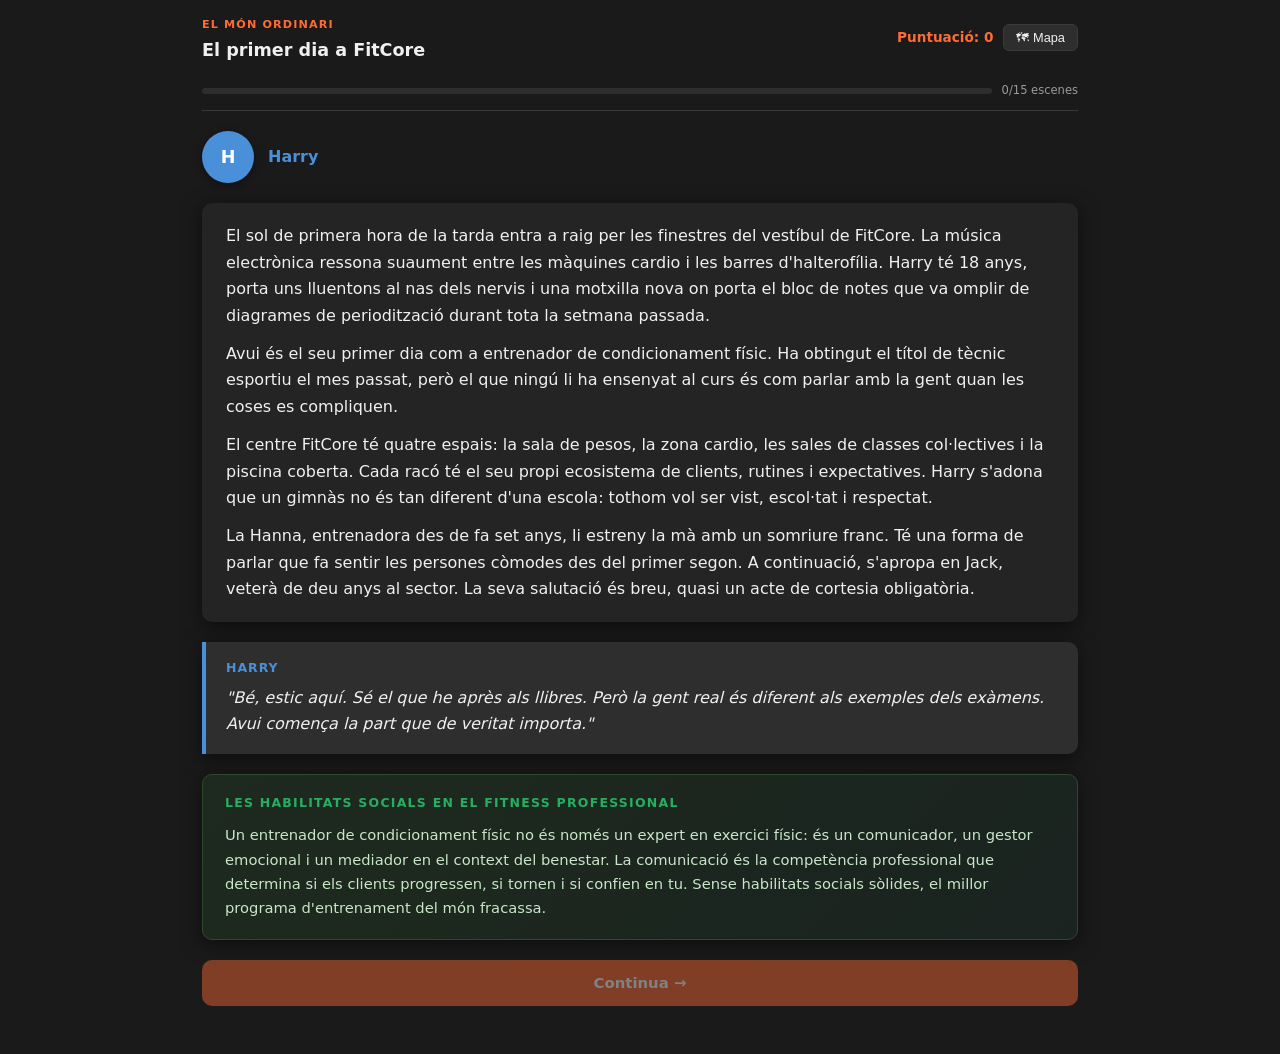
==== scorm_heroi_fitness/index.html @ 85edc84b "Afegir paquet SCORM 1.2: El Viatge de l'Heroi – Habilitats Socials FitCore Branching scenario narrat" ====
<!DOCTYPE html>
<html lang="ca">
<head>
  <meta charset="UTF-8">
  <meta name="viewport" content="width=device-width, initial-scale=1.0">
  <title>El Viatge de l'Heroi – Habilitats Socials per a Entrenadors · FitCore</title>
  <link rel="stylesheet" href="css/style.css">
</head>
<body>

<div id="app">

  <!-- ══ HEADER ══════════════════════════════════════════ -->
  <header id="header">
    <div id="header-left">
      <span id="stage-label">El Món Ordinari</span>
      <div id="scene-title">Carregant...</div>
    </div>
    <div id="header-right">
      <span id="score-display">Puntuació: 0</span>
      <button id="map-toggle-btn" aria-label="Mapa del viatge">🗺 Mapa</button>
    </div>
    <div id="progress-container" style="width:100%">
      <div id="progress-bar-track">
        <div id="progress-bar-fill"></div>
      </div>
      <span id="progress-label">0/13 escenes</span>
    </div>
  </header>

  <!-- ══ SCENE AREA ═══════════════════════════════════════ -->
  <main id="scene-area">

    <!-- Personatge -->
    <div id="character-block">
      <div id="character-avatar">H</div>
      <span id="character-name">Harry</span>
    </div>

    <!-- Narració -->
    <div id="narrative-text">
      <p>Carregant l'escena...</p>
    </div>

    <!-- Diàleg del personatge -->
    <div id="dialogue-box" style="display:none">
      <span id="dialogue-char-name"></span>
      <div id="dialogue-text"></div>
    </div>

    <!-- Bloc pedagògic -->
    <div id="pedagogic-block" style="display:none">
      <span id="pedagogic-title"></span>
      <div id="pedagogic-text"></div>
    </div>

    <!-- Interacció (decisions / checklist / ordeal / epilogue) -->
    <div id="interaction-area"></div>

  </main>
</div><!-- /#app -->

<!-- ══ FEEDBACK OVERLAY ══════════════════════════════════ -->
<div id="feedback-overlay" role="dialog" aria-modal="true" aria-label="Feedback de la decisió">
  <div id="feedback-modal">
    <div id="feedback-icon" class="feedback-icon">✓</div>
    <div id="feedback-pts">+10 punts</div>
    <div id="feedback-text"></div>
    <button id="feedback-continue" class="btn btn-primary btn-enabled">Continua →</button>
  </div>
</div>

<!-- ══ JOURNEY MAP OVERLAY ══════════════════════════════ -->
<div id="map-overlay" role="dialog" aria-modal="true" aria-label="Mapa del viatge de l'heroi">
  <div id="map-modal">
    <div id="map-modal-header">
      <span id="map-modal-title">🗺 El Viatge de l'Heroi</span>
      <button id="map-close-btn" aria-label="Tancar mapa">✕</button>
    </div>
    <div id="journey-map-content">
      <!-- Rendered by UI.updateJourneyMap -->
    </div>
  </div>
</div>

<!-- ══ SCRIPTS ═══════════════════════════════════════════ -->
<script src="js/scorm.js"></script>
<script src="js/scenario.js"></script>
<script>
  // Journey map toggle
  document.getElementById('map-toggle-btn').addEventListener('click', function () {
    document.getElementById('map-overlay').style.display = 'flex';
  });
  document.getElementById('map-close-btn').addEventListener('click', function () {
    document.getElementById('map-overlay').style.display = 'none';
  });
  document.getElementById('map-overlay').addEventListener('click', function (e) {
    if (e.target === this) this.style.display = 'none';
  });

  // Feedback overlay close on backdrop click
  document.getElementById('feedback-overlay').addEventListener('click', function (e) {
    if (e.target === this) {
      // Do not close feedback on backdrop – force button click
    }
  });

  // Keyboard: Escape closes overlays
  document.addEventListener('keydown', function (e) {
    if (e.key === 'Escape') {
      document.getElementById('map-overlay').style.display = 'none';
    }
  });

  // Boot
  window.addEventListener('DOMContentLoaded', function () {
    Engine.init();
  });
</script>
</body>
</html>
---- scorm_heroi_fitness/css/style.css ----
/* ============================================================
   FitCore – El Viatge de l'Heroi · SCORM 1.2
   Paleta: negre / gris antracita / taronja #FF6B35 / blanc
   ============================================================ */

*, *::before, *::after { box-sizing: border-box; margin: 0; padding: 0; }

:root {
  --bg:        #1A1A1A;
  --surface:   #242424;
  --surface2:  #2E2E2E;
  --border:    #3A3A3A;
  --orange:    #FF6B35;
  --orange-dk: #D4521A;
  --white:     #F0F0F0;
  --muted:     #9A9A9A;
  --harry:     #4A90D9;
  --hanna:     #27AE60;
  --jack:      #C0392B;
  --good:      #27AE60;
  --ok:        #E67E22;
  --bad:       #C0392B;
  --radius:    10px;
  --shadow:    0 4px 20px rgba(0,0,0,0.5);
}

html, body {
  height: 100%;
  background: var(--bg);
  color: var(--white);
  font-family: system-ui, -apple-system, BlinkMacSystemFont, 'Segoe UI', sans-serif;
  font-size: 16px;
  line-height: 1.65;
}

/* ── LAYOUT ─────────────────────────────────────────── */

#app {
  display: flex;
  flex-direction: column;
  min-height: 100vh;
  max-width: 900px;
  margin: 0 auto;
  padding: 0 12px 48px;
}

/* ── HEADER ─────────────────────────────────────────── */

#header {
  position: sticky;
  top: 0;
  z-index: 100;
  background: var(--bg);
  border-bottom: 1px solid var(--border);
  padding: 10px 0 8px;
  display: flex;
  flex-wrap: wrap;
  align-items: center;
  gap: 10px;
}

#header-left {
  flex: 1;
  min-width: 0;
}

#stage-label {
  font-size: 0.7rem;
  text-transform: uppercase;
  letter-spacing: 0.1em;
  color: var(--orange);
  font-weight: 700;
}

#scene-title {
  font-size: 1.1rem;
  font-weight: 700;
  color: var(--white);
  white-space: nowrap;
  overflow: hidden;
  text-overflow: ellipsis;
}

#header-right {
  display: flex;
  align-items: center;
  gap: 10px;
  flex-shrink: 0;
}

#score-display {
  font-size: 0.85rem;
  font-weight: 700;
  color: var(--orange);
  white-space: nowrap;
}

#map-toggle-btn {
  background: var(--surface2);
  border: 1px solid var(--border);
  color: var(--white);
  padding: 5px 12px;
  border-radius: 6px;
  cursor: pointer;
  font-size: 0.8rem;
  transition: background 0.2s;
}
#map-toggle-btn:hover { background: var(--surface); }

/* ── PROGRESS BAR ───────────────────────────────────── */

#progress-container {
  padding: 6px 0 2px;
  display: flex;
  align-items: center;
  gap: 10px;
}

#progress-bar-track {
  flex: 1;
  height: 6px;
  background: var(--surface2);
  border-radius: 3px;
  overflow: hidden;
}

#progress-bar-fill {
  height: 100%;
  background: var(--orange);
  border-radius: 3px;
  transition: width 0.5s ease;
  width: 0%;
}

#progress-label {
  font-size: 0.72rem;
  color: var(--muted);
  white-space: nowrap;
}

/* ── SCENE AREA ─────────────────────────────────────── */

#scene-area {
  margin-top: 20px;
  display: flex;
  flex-direction: column;
  gap: 20px;
}

/* ── CHARACTER BLOCK ────────────────────────────────── */

#character-block {
  display: flex;
  align-items: center;
  gap: 14px;
}

#character-avatar {
  width: 52px;
  height: 52px;
  border-radius: 50%;
  display: flex;
  align-items: center;
  justify-content: center;
  font-size: 1.1rem;
  font-weight: 800;
  color: #fff;
  flex-shrink: 0;
  box-shadow: 0 2px 8px rgba(0,0,0,0.4);
}

#character-name {
  font-weight: 700;
  font-size: 1rem;
}

/* ── NARRATIVE ──────────────────────────────────────── */

#narrative-text {
  background: var(--surface);
  border-radius: var(--radius);
  padding: 20px 24px;
  color: var(--white);
  box-shadow: var(--shadow);
}

#narrative-text p { margin-bottom: 12px; }
#narrative-text p:last-child { margin-bottom: 0; }
#narrative-text strong { color: var(--orange); }
#narrative-text ol, #narrative-text ul { padding-left: 20px; margin-bottom: 12px; }
#narrative-text li { margin-bottom: 6px; }

/* ── DIALOGUE BOX ───────────────────────────────────── */

#dialogue-box {
  background: var(--surface2);
  border-left: 4px solid var(--orange);
  border-radius: 0 var(--radius) var(--radius) 0;
  padding: 16px 20px;
  box-shadow: var(--shadow);
}

#dialogue-char-name {
  font-size: 0.78rem;
  font-weight: 700;
  text-transform: uppercase;
  letter-spacing: 0.08em;
  display: block;
  margin-bottom: 6px;
}

#dialogue-text { font-style: italic; color: var(--white); }
#dialogue-text p { margin-bottom: 0; }

/* ── PEDAGOGIC BLOCK ────────────────────────────────── */

#pedagogic-block {
  background: linear-gradient(135deg, #1E2A1E 0%, #1A2320 100%);
  border: 1px solid #2D4A2D;
  border-radius: var(--radius);
  padding: 18px 22px;
  box-shadow: var(--shadow);
}

#pedagogic-title {
  font-size: 0.78rem;
  text-transform: uppercase;
  letter-spacing: 0.1em;
  color: var(--hanna);
  font-weight: 700;
  display: block;
  margin-bottom: 10px;
}

#pedagogic-text { color: #C8E6C8; font-size: 0.92rem; }
#pedagogic-text p { margin-bottom: 10px; }
#pedagogic-text p:last-child { margin-bottom: 0; }
#pedagogic-text strong { color: #4ADE80; }
#pedagogic-text ol, #pedagogic-text ul { padding-left: 20px; margin-bottom: 10px; }
#pedagogic-text li { margin-bottom: 5px; }

/* ── INTERACTION AREA ───────────────────────────────── */

#interaction-area {
  display: flex;
  flex-direction: column;
  gap: 10px;
}

.decision-label {
  font-size: 0.82rem;
  text-transform: uppercase;
  letter-spacing: 0.08em;
  color: var(--orange);
  font-weight: 700;
  margin-bottom: 4px;
}

.ordeal-question {
  font-size: 0.95rem;
  font-weight: 600;
  color: var(--white);
  background: var(--surface2);
  padding: 12px 16px;
  border-radius: 8px;
  border-left: 3px solid var(--orange);
}

/* ── BUTTONS ────────────────────────────────────────── */

.btn {
  border: none;
  border-radius: var(--radius);
  padding: 13px 18px;
  font-size: 0.93rem;
  font-family: inherit;
  cursor: pointer;
  transition: background 0.2s, transform 0.1s, opacity 0.2s;
  text-align: left;
  line-height: 1.4;
}

.btn:active { transform: scale(0.98); }

.btn-primary {
  background: var(--orange);
  color: #fff;
  font-weight: 700;
  text-align: center;
}
.btn-primary:hover:not(.btn-disabled) { background: var(--orange-dk); }

.btn-option {
  background: var(--surface2);
  color: var(--white);
  border: 1px solid var(--border);
}
.btn-option:hover:not(.btn-disabled) {
  background: var(--surface);
  border-color: var(--orange);
}

.btn-selected {
  border-color: var(--orange) !important;
  background: #3A2A1A !important;
}

.btn-disabled {
  opacity: 0.45;
  cursor: not-allowed;
  pointer-events: none;
}

.btn-enabled { opacity: 1; pointer-events: auto; }

.btn-finish {
  background: var(--hanna);
  color: #fff;
  font-weight: 700;
  padding: 16px 32px;
  font-size: 1rem;
  text-align: center;
  border-radius: var(--radius);
  cursor: pointer;
  border: none;
  transition: background 0.2s;
}
.btn-finish:hover { background: #1E8A4A; }

/* ── CHECKLIST ──────────────────────────────────────── */

.checklist-items {
  display: flex;
  flex-direction: column;
  gap: 8px;
}

.checklist-item {
  display: flex;
  align-items: flex-start;
  gap: 12px;
  background: var(--surface2);
  border: 1px solid var(--border);
  border-radius: 8px;
  padding: 12px 16px;
  cursor: pointer;
  transition: border-color 0.2s, background 0.2s;
  user-select: none;
}

.checklist-item:hover { border-color: var(--orange); }

.checklist-item.checked {
  background: #2A2A3E;
  border-color: var(--harry);
}

.checklist-item.cl-correct {
  background: #1A2E1A;
  border-color: var(--good);
}
.checklist-item.cl-incorrect {
  background: #2E1A1A;
  border-color: var(--bad);
}
.checklist-item.cl-missed {
  background: #2E2A1A;
  border-color: var(--ok);
}

.checkbox-icon {
  font-size: 1.2rem;
  flex-shrink: 0;
  margin-top: 1px;
}
.checkbox-text { font-size: 0.9rem; }

.checklist-feedback {
  background: var(--surface);
  border: 1px solid var(--border);
  border-radius: 8px;
  padding: 14px 18px;
  font-size: 0.85rem;
  color: var(--muted);
  line-height: 1.6;
}
.checklist-feedback strong { color: var(--white); }

/* ── INLINE FEEDBACK ────────────────────────────────── */

.feedback-inline {
  border-radius: var(--radius);
  padding: 16px 18px;
  display: flex;
  flex-wrap: wrap;
  gap: 10px;
  align-items: flex-start;
}
.feedback-inline.fb-good { background: #1A2E1A; border: 1px solid #2D4A2D; }
.feedback-inline.fb-ok   { background: #2E2A1A; border: 1px solid #4A3A1A; }
.feedback-inline.fb-bad  { background: #2E1A1A; border: 1px solid #4A2A2A; }

.fb-icon {
  font-size: 1.5rem;
  flex-shrink: 0;
  line-height: 1;
}
.fb-good .fb-icon { color: var(--good); }
.fb-ok   .fb-icon { color: var(--ok); }
.fb-bad  .fb-icon { color: var(--bad); }

.fb-pts {
  font-weight: 700;
  font-size: 0.9rem;
  flex-shrink: 0;
  align-self: center;
}
.fb-good .fb-pts { color: var(--good); }
.fb-ok   .fb-pts { color: var(--ok); }
.fb-bad  .fb-pts { color: var(--bad); }

.fb-text { width: 100%; font-size: 0.88rem; }
.fb-text p { margin-bottom: 8px; }
.fb-text p:last-child { margin-bottom: 0; }
.fb-text strong { color: var(--orange); }

/* ── FEEDBACK OVERLAY (modal) ───────────────────────── */

#feedback-overlay {
  display: none;
  position: fixed;
  inset: 0;
  background: rgba(0,0,0,0.75);
  z-index: 200;
  align-items: center;
  justify-content: center;
  padding: 20px;
}

#feedback-modal {
  background: var(--surface);
  border-radius: 14px;
  padding: 28px 28px 24px;
  max-width: 520px;
  width: 100%;
  box-shadow: 0 8px 40px rgba(0,0,0,0.7);
  display: flex;
  flex-direction: column;
  gap: 14px;
}

.feedback-icon {
  font-size: 2.5rem;
  text-align: center;
}
.feedback-icon.fb-good { color: var(--good); }
.feedback-icon.fb-ok   { color: var(--ok); }
.feedback-icon.fb-bad  { color: var(--bad); }

#feedback-pts {
  text-align: center;
  font-size: 1.2rem;
  font-weight: 800;
  color: var(--orange);
}

#feedback-text { font-size: 0.9rem; }
#feedback-text p { margin-bottom: 10px; }
#feedback-text p:last-child { margin-bottom: 0; }
#feedback-text strong { color: var(--orange); }

/* ── JOURNEY MAP MODAL ──────────────────────────────── */

#map-overlay {
  display: none;
  position: fixed;
  inset: 0;
  background: rgba(0,0,0,0.8);
  z-index: 200;
  align-items: flex-start;
  justify-content: center;
  padding: 20px;
  overflow-y: auto;
}

#map-modal {
  background: var(--surface);
  border-radius: 14px;
  padding: 24px;
  max-width: 560px;
  width: 100%;
  box-shadow: 0 8px 40px rgba(0,0,0,0.7);
  margin: auto;
}

#map-modal-header {
  display: flex;
  justify-content: space-between;
  align-items: center;
  margin-bottom: 18px;
}

#map-modal-title {
  font-size: 1rem;
  font-weight: 700;
  color: var(--orange);
}

#map-close-btn {
  background: none;
  border: none;
  color: var(--muted);
  font-size: 1.3rem;
  cursor: pointer;
  padding: 4px 8px;
}
#map-close-btn:hover { color: var(--white); }

#journey-map-content {
  display: flex;
  flex-direction: column;
  gap: 10px;
}

.map-stage {
  border-left: 4px solid var(--border);
  padding: 12px 16px;
  border-radius: 0 8px 8px 0;
  display: flex;
  flex-direction: column;
  gap: 4px;
  transition: background 0.2s;
}
.map-stage.map-done    { background: #1A2A1A; }
.map-stage.map-active  { background: #2A2420; }
.map-stage.map-pending { background: var(--surface2); opacity: 0.6; }

.map-badge {
  font-size: 0.65rem;
  text-transform: uppercase;
  letter-spacing: 0.1em;
  font-weight: 700;
  color: #fff;
  padding: 2px 7px;
  border-radius: 4px;
  display: inline-block;
  width: fit-content;
}

.map-title {
  font-size: 0.9rem;
  font-weight: 600;
  color: var(--white);
}

.map-status {
  font-size: 0.75rem;
  color: var(--muted);
}
.map-done .map-status  { color: var(--good); }
.map-active .map-status { color: var(--orange); }

/* ── EPILOGUE ───────────────────────────────────────── */

.epilogue-container {
  display: flex;
  flex-direction: column;
  gap: 24px;
}

.epilogue-score-ring {
  display: flex;
  flex-direction: column;
  align-items: center;
  gap: 0;
  position: relative;
}

.score-ring-svg {
  width: 140px;
  height: 140px;
}

.score-ring-text {
  position: absolute;
  top: 50%;
  left: 50%;
  transform: translate(-50%, -50%);
  text-align: center;
}

.score-big {
  display: block;
  font-size: 2.2rem;
  font-weight: 900;
  color: var(--orange);
  line-height: 1;
}
.score-max {
  display: block;
  font-size: 0.9rem;
  color: var(--muted);
}

.epilogue-hanna {
  display: flex;
  gap: 16px;
  align-items: flex-start;
  padding: 18px;
  border-radius: var(--radius);
  border: 1px solid var(--border);
}
.epilogue-excellent { background: #1A2E1A; border-color: #2D4A2D; }
.epilogue-good      { background: #1E2A1E; border-color: #2D3E2D; }
.epilogue-ok        { background: #2A2215; border-color: #3E3020; }
.epilogue-needs-work { background: #2E1A1A; border-color: #4A2A2A; }

.epilogue-hanna-avatar {
  width: 44px;
  height: 44px;
  border-radius: 50%;
  display: flex;
  align-items: center;
  justify-content: center;
  font-size: 0.9rem;
  font-weight: 800;
  color: #fff;
  flex-shrink: 0;
}

.epilogue-hanna-msg {
  font-style: italic;
  color: var(--white);
  font-size: 0.93rem;
}

.epilogue-section-title {
  font-size: 0.8rem;
  text-transform: uppercase;
  letter-spacing: 0.1em;
  color: var(--orange);
  font-weight: 700;
  border-bottom: 1px solid var(--border);
  padding-bottom: 6px;
}

.decisions-summary {
  list-style: none;
  display: flex;
  flex-direction: column;
  gap: 8px;
}

.decisions-summary li {
  display: flex;
  align-items: flex-start;
  gap: 10px;
  padding: 10px 14px;
  border-radius: 8px;
  font-size: 0.87rem;
}
.ds-good { background: #1A2E1A; }
.ds-ok   { background: #2E2A1A; }
.ds-bad  { background: #2E1A1A; }

.ds-icon { flex-shrink: 0; font-size: 1rem; }
.ds-good .ds-icon { color: var(--good); }
.ds-ok   .ds-icon { color: var(--ok); }
.ds-bad  .ds-icon { color: var(--bad); }

.ds-pts { color: var(--muted); font-size: 0.8rem; white-space: nowrap; }

.skills-list {
  list-style: none;
  display: flex;
  flex-direction: column;
  gap: 6px;
}
.skills-list li {
  font-size: 0.88rem;
  color: var(--white);
  padding: 6px 0;
  border-bottom: 1px solid var(--border);
}
.skills-list li:last-child { border-bottom: none; }

.epilogue-buttons {
  display: flex;
  justify-content: center;
  margin-top: 8px;
}

.ordeal-done {
  background: var(--surface2);
  padding: 16px;
  border-radius: 8px;
  color: var(--muted);
}

/* ── RESPONSIVE ─────────────────────────────────────── */

@media (max-width: 600px) {
  #scene-title { font-size: 0.95rem; }
  #narrative-text { padding: 16px 18px; }
  .btn { font-size: 0.88rem; padding: 11px 14px; }
  .score-big { font-size: 1.8rem; }
  .score-ring-svg { width: 110px; height: 110px; }
}
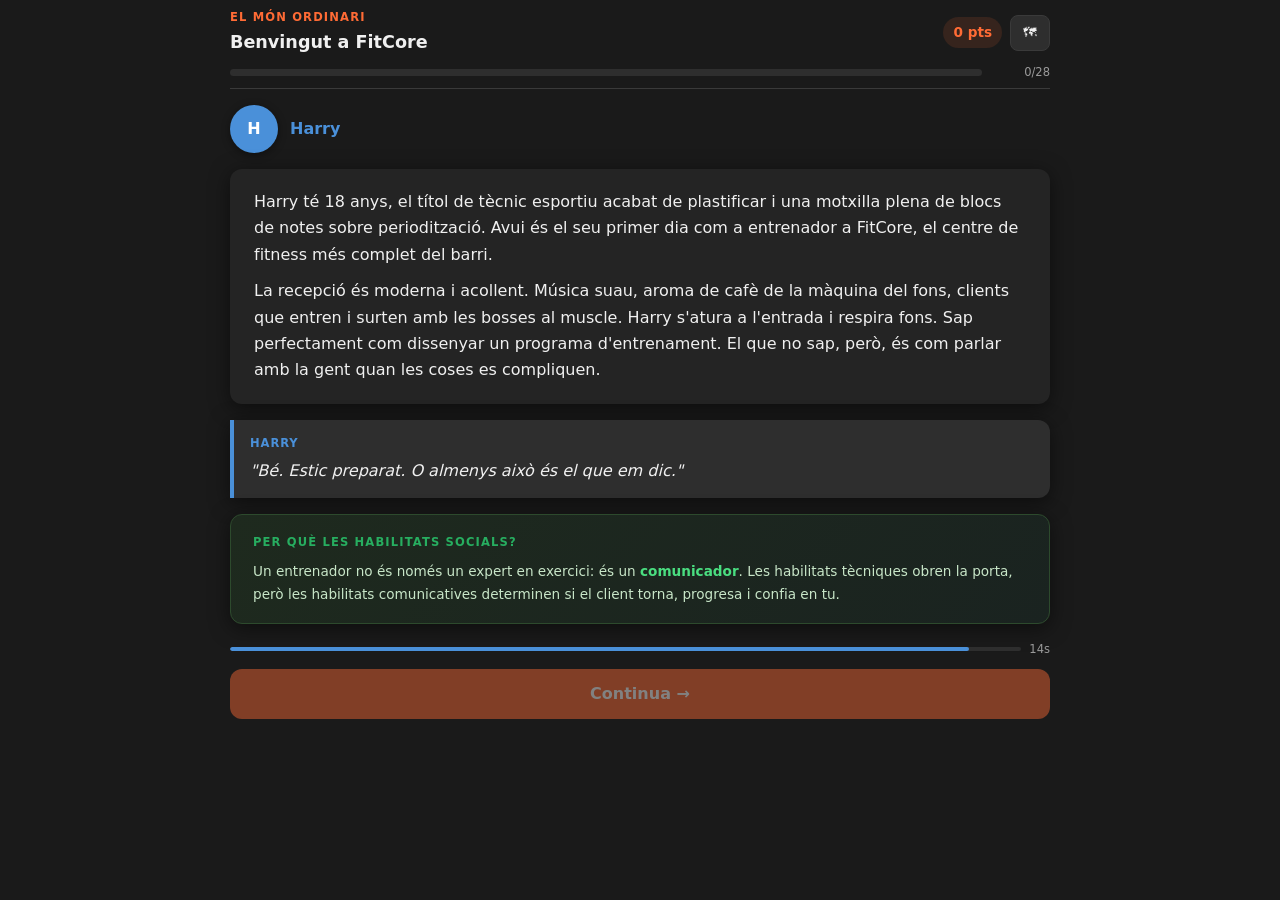
==== commit 6475bf3a: "Actualitzar SCORM v2: 30 escenes, mobile-first, fix finish button - 31 scene objects (28 camí princi" ====
--- a/scorm_heroi_fitness/index.html
+++ b/scorm_heroi_fitness/index.html
@@ -2,8 +2,9 @@
 <html lang="ca">
 <head>
   <meta charset="UTF-8">
-  <meta name="viewport" content="width=device-width, initial-scale=1.0">
-  <title>El Viatge de l'Heroi – Habilitats Socials per a Entrenadors · FitCore</title>
+  <meta name="viewport" content="width=device-width, initial-scale=1.0, viewport-fit=cover">
+  <meta name="apple-mobile-web-app-capable" content="yes">
+  <title>El Viatge de l'Heroi – Habilitats Socials · FitCore</title>
   <link rel="stylesheet" href="css/style.css">
 </head>
 <body>
@@ -12,24 +13,31 @@
 
   <!-- ══ HEADER ══════════════════════════════════════════ -->
   <header id="header">
-    <div id="header-left">
-      <span id="stage-label">El Món Ordinari</span>
-      <div id="scene-title">Carregant...</div>
+    <div id="header-row1">
+      <div id="header-left">
+        <span id="stage-label">El Món Ordinari</span>
+        <div id="scene-title">Carregant...</div>
+      </div>
+      <div id="header-right">
+        <span id="score-display">0 pts</span>
+        <button id="map-toggle-btn" aria-label="Mapa del viatge">🗺</button>
+      </div>
     </div>
-    <div id="header-right">
-      <span id="score-display">Puntuació: 0</span>
-      <button id="map-toggle-btn" aria-label="Mapa del viatge">🗺 Mapa</button>
-    </div>
-    <div id="progress-container" style="width:100%">
+    <div id="progress-container">
       <div id="progress-bar-track">
         <div id="progress-bar-fill"></div>
       </div>
-      <span id="progress-label">0/13 escenes</span>
+      <span id="progress-label">0/28</span>
     </div>
   </header>
 
   <!-- ══ SCENE AREA ═══════════════════════════════════════ -->
   <main id="scene-area">
+
+    <!-- Imatge de l'escena -->
+    <div id="scene-image-container" style="display:none">
+      <img id="scene-image" alt="" loading="eager">
+    </div>
 
     <!-- Personatge -->
     <div id="character-block">
@@ -54,14 +62,14 @@
       <div id="pedagogic-text"></div>
     </div>
 
-    <!-- Interacció (decisions / checklist / ordeal / epilogue) -->
+    <!-- Interacció -->
     <div id="interaction-area"></div>
 
   </main>
-</div><!-- /#app -->
+</div>
 
 <!-- ══ FEEDBACK OVERLAY ══════════════════════════════════ -->
-<div id="feedback-overlay" role="dialog" aria-modal="true" aria-label="Feedback de la decisió">
+<div id="feedback-overlay" role="dialog" aria-modal="true" aria-label="Resultat de la decisió">
   <div id="feedback-modal">
     <div id="feedback-icon" class="feedback-icon">✓</div>
     <div id="feedback-pts">+10 punts</div>
@@ -71,23 +79,19 @@
 </div>
 
 <!-- ══ JOURNEY MAP OVERLAY ══════════════════════════════ -->
-<div id="map-overlay" role="dialog" aria-modal="true" aria-label="Mapa del viatge de l'heroi">
+<div id="map-overlay" role="dialog" aria-modal="true" aria-label="Mapa del viatge">
   <div id="map-modal">
     <div id="map-modal-header">
       <span id="map-modal-title">🗺 El Viatge de l'Heroi</span>
-      <button id="map-close-btn" aria-label="Tancar mapa">✕</button>
+      <button id="map-close-btn" aria-label="Tancar">✕ Tancar</button>
     </div>
-    <div id="journey-map-content">
-      <!-- Rendered by UI.updateJourneyMap -->
-    </div>
+    <div id="journey-map-content"></div>
   </div>
 </div>
 
-<!-- ══ SCRIPTS ═══════════════════════════════════════════ -->
 <script src="js/scorm.js"></script>
 <script src="js/scenario.js"></script>
 <script>
-  // Journey map toggle
   document.getElementById('map-toggle-btn').addEventListener('click', function () {
     document.getElementById('map-overlay').style.display = 'flex';
   });
@@ -97,22 +101,12 @@
   document.getElementById('map-overlay').addEventListener('click', function (e) {
     if (e.target === this) this.style.display = 'none';
   });
-
-  // Feedback overlay close on backdrop click
-  document.getElementById('feedback-overlay').addEventListener('click', function (e) {
-    if (e.target === this) {
-      // Do not close feedback on backdrop – force button click
-    }
-  });
-
-  // Keyboard: Escape closes overlays
   document.addEventListener('keydown', function (e) {
     if (e.key === 'Escape') {
       document.getElementById('map-overlay').style.display = 'none';
+      document.getElementById('feedback-overlay').style.display = 'none';
     }
   });
-
-  // Boot
   window.addEventListener('DOMContentLoaded', function () {
     Engine.init();
   });
--- a/scorm_heroi_fitness/css/style.css
+++ b/scorm_heroi_fitness/css/style.css
@@ -1,6 +1,6 @@
 /* ============================================================
-   FitCore – El Viatge de l'Heroi · SCORM 1.2
-   Paleta: negre / gris antracita / taronja #FF6B35 / blanc
+   FitCore – El Viatge de l'Heroi · SCORM 1.2 v2
+   Mobile-first · Paleta: #1A1A1A / #FF6B35 / blanc
    ============================================================ */
 
 *, *::before, *::after { box-sizing: border-box; margin: 0; padding: 0; }
@@ -9,6 +9,7 @@
   --bg:        #1A1A1A;
   --surface:   #242424;
   --surface2:  #2E2E2E;
+  --surface3:  #383838;
   --border:    #3A3A3A;
   --orange:    #FF6B35;
   --orange-dk: #D4521A;
@@ -20,17 +21,29 @@
   --good:      #27AE60;
   --ok:        #E67E22;
   --bad:       #C0392B;
-  --radius:    10px;
+  --radius:    12px;
+  --radius-sm: 8px;
   --shadow:    0 4px 20px rgba(0,0,0,0.5);
-}
-
-html, body {
-  height: 100%;
+  --font-xs:   0.72rem;
+  --font-sm:   0.85rem;
+  --font-base: 0.96rem;
+  --font-lg:   1.05rem;
+}
+
+html {
+  font-size: 16px;
+  -webkit-text-size-adjust: 100%;
+  text-size-adjust: 100%;
+}
+
+body {
   background: var(--bg);
   color: var(--white);
-  font-family: system-ui, -apple-system, BlinkMacSystemFont, 'Segoe UI', sans-serif;
-  font-size: 16px;
+  font-family: system-ui, -apple-system, BlinkMacSystemFont, 'Segoe UI', Roboto, sans-serif;
+  font-size: var(--font-base);
   line-height: 1.65;
+  min-height: 100vh;
+  min-height: 100dvh;
 }
 
 /* ── LAYOUT ─────────────────────────────────────────── */
@@ -39,9 +52,10 @@
   display: flex;
   flex-direction: column;
   min-height: 100vh;
-  max-width: 900px;
+  min-height: 100dvh;
+  max-width: 860px;
   margin: 0 auto;
-  padding: 0 12px 48px;
+  padding: 0 12px 56px;
 }
 
 /* ── HEADER ─────────────────────────────────────────── */
@@ -52,11 +66,14 @@
   z-index: 100;
   background: var(--bg);
   border-bottom: 1px solid var(--border);
-  padding: 10px 0 8px;
-  display: flex;
-  flex-wrap: wrap;
-  align-items: center;
-  gap: 10px;
+  padding: 8px 0 6px;
+}
+
+#header-row1 {
+  display: flex;
+  align-items: center;
+  gap: 8px;
+  margin-bottom: 6px;
 }
 
 #header-left {
@@ -65,15 +82,17 @@
 }
 
 #stage-label {
-  font-size: 0.7rem;
+  font-size: var(--font-xs);
   text-transform: uppercase;
   letter-spacing: 0.1em;
   color: var(--orange);
   font-weight: 700;
+  display: block;
+  margin-bottom: 1px;
 }
 
 #scene-title {
-  font-size: 1.1rem;
+  font-size: var(--font-lg);
   font-weight: 700;
   color: var(--white);
   white-space: nowrap;
@@ -84,67 +103,105 @@
 #header-right {
   display: flex;
   align-items: center;
-  gap: 10px;
+  gap: 8px;
   flex-shrink: 0;
 }
 
 #score-display {
-  font-size: 0.85rem;
+  font-size: var(--font-sm);
   font-weight: 700;
   color: var(--orange);
   white-space: nowrap;
+  background: rgba(255,107,53,0.12);
+  padding: 4px 10px;
+  border-radius: 20px;
 }
 
 #map-toggle-btn {
   background: var(--surface2);
   border: 1px solid var(--border);
   color: var(--white);
-  padding: 5px 12px;
-  border-radius: 6px;
+  padding: 6px 12px;
+  border-radius: var(--radius-sm);
   cursor: pointer;
-  font-size: 0.8rem;
+  font-size: var(--font-sm);
   transition: background 0.2s;
-}
-#map-toggle-btn:hover { background: var(--surface); }
+  white-space: nowrap;
+  min-height: 36px;
+  touch-action: manipulation;
+}
+#map-toggle-btn:hover { background: var(--surface3); }
 
 /* ── PROGRESS BAR ───────────────────────────────────── */
 
 #progress-container {
-  padding: 6px 0 2px;
-  display: flex;
-  align-items: center;
-  gap: 10px;
+  display: flex;
+  align-items: center;
+  gap: 8px;
 }
 
 #progress-bar-track {
   flex: 1;
-  height: 6px;
-  background: var(--surface2);
-  border-radius: 3px;
+  height: 7px;
+  background: var(--surface2);
+  border-radius: 4px;
   overflow: hidden;
 }
 
 #progress-bar-fill {
   height: 100%;
-  background: var(--orange);
-  border-radius: 3px;
-  transition: width 0.5s ease;
+  background: linear-gradient(90deg, var(--orange-dk), var(--orange));
+  border-radius: 4px;
+  transition: width 0.6s ease;
   width: 0%;
 }
 
 #progress-label {
-  font-size: 0.72rem;
+  font-size: var(--font-xs);
   color: var(--muted);
   white-space: nowrap;
+  min-width: 60px;
+  text-align: right;
 }
 
 /* ── SCENE AREA ─────────────────────────────────────── */
 
 #scene-area {
-  margin-top: 20px;
-  display: flex;
-  flex-direction: column;
-  gap: 20px;
+  margin-top: 16px;
+  display: flex;
+  flex-direction: column;
+  gap: 16px;
+}
+
+/* ── SCENE IMAGE ────────────────────────────────────── */
+
+#scene-image-container {
+  width: 100%;
+  border-radius: var(--radius);
+  overflow: hidden;
+  background: var(--surface2);
+  aspect-ratio: 16/7;
+  display: flex;
+  align-items: center;
+  justify-content: center;
+}
+
+#scene-image {
+  width: 100%;
+  height: 100%;
+  object-fit: cover;
+  display: block;
+}
+
+.image-placeholder {
+  width: 100%;
+  height: 100%;
+  display: flex;
+  align-items: center;
+  justify-content: center;
+  background: linear-gradient(135deg, #1A1A2E 0%, #2E1A2E 50%, #1A2A1A 100%);
+  font-size: 2.5rem;
+  opacity: 0.5;
 }
 
 /* ── CHARACTER BLOCK ────────────────────────────────── */
@@ -152,17 +209,17 @@
 #character-block {
   display: flex;
   align-items: center;
-  gap: 14px;
+  gap: 12px;
 }
 
 #character-avatar {
-  width: 52px;
-  height: 52px;
+  width: 48px;
+  height: 48px;
   border-radius: 50%;
   display: flex;
   align-items: center;
   justify-content: center;
-  font-size: 1.1rem;
+  font-size: 1rem;
   font-weight: 800;
   color: #fff;
   flex-shrink: 0;
@@ -171,7 +228,7 @@
 
 #character-name {
   font-weight: 700;
-  font-size: 1rem;
+  font-size: var(--font-base);
 }
 
 /* ── NARRATIVE ──────────────────────────────────────── */
@@ -179,16 +236,16 @@
 #narrative-text {
   background: var(--surface);
   border-radius: var(--radius);
-  padding: 20px 24px;
+  padding: 16px 18px;
   color: var(--white);
   box-shadow: var(--shadow);
 }
 
-#narrative-text p { margin-bottom: 12px; }
+#narrative-text p { margin-bottom: 10px; }
 #narrative-text p:last-child { margin-bottom: 0; }
 #narrative-text strong { color: var(--orange); }
-#narrative-text ol, #narrative-text ul { padding-left: 20px; margin-bottom: 12px; }
-#narrative-text li { margin-bottom: 6px; }
+#narrative-text ol, #narrative-text ul { padding-left: 18px; margin-bottom: 10px; }
+#narrative-text li { margin-bottom: 5px; }
 
 /* ── DIALOGUE BOX ───────────────────────────────────── */
 
@@ -196,17 +253,17 @@
   background: var(--surface2);
   border-left: 4px solid var(--orange);
   border-radius: 0 var(--radius) var(--radius) 0;
-  padding: 16px 20px;
+  padding: 14px 16px;
   box-shadow: var(--shadow);
 }
 
 #dialogue-char-name {
-  font-size: 0.78rem;
+  font-size: var(--font-xs);
   font-weight: 700;
   text-transform: uppercase;
   letter-spacing: 0.08em;
   display: block;
-  margin-bottom: 6px;
+  margin-bottom: 5px;
 }
 
 #dialogue-text { font-style: italic; color: var(--white); }
@@ -218,26 +275,26 @@
   background: linear-gradient(135deg, #1E2A1E 0%, #1A2320 100%);
   border: 1px solid #2D4A2D;
   border-radius: var(--radius);
-  padding: 18px 22px;
+  padding: 16px 18px;
   box-shadow: var(--shadow);
 }
 
 #pedagogic-title {
-  font-size: 0.78rem;
+  font-size: var(--font-xs);
   text-transform: uppercase;
   letter-spacing: 0.1em;
   color: var(--hanna);
   font-weight: 700;
   display: block;
-  margin-bottom: 10px;
-}
-
-#pedagogic-text { color: #C8E6C8; font-size: 0.92rem; }
-#pedagogic-text p { margin-bottom: 10px; }
+  margin-bottom: 8px;
+}
+
+#pedagogic-text { color: #C8E6C8; font-size: var(--font-sm); }
+#pedagogic-text p { margin-bottom: 8px; }
 #pedagogic-text p:last-child { margin-bottom: 0; }
 #pedagogic-text strong { color: #4ADE80; }
-#pedagogic-text ol, #pedagogic-text ul { padding-left: 20px; margin-bottom: 10px; }
-#pedagogic-text li { margin-bottom: 5px; }
+#pedagogic-text ol, #pedagogic-text ul { padding-left: 18px; margin-bottom: 8px; }
+#pedagogic-text li { margin-bottom: 4px; }
 
 /* ── INTERACTION AREA ───────────────────────────────── */
 
@@ -248,84 +305,128 @@
 }
 
 .decision-label {
-  font-size: 0.82rem;
+  font-size: var(--font-xs);
   text-transform: uppercase;
   letter-spacing: 0.08em;
   color: var(--orange);
   font-weight: 700;
-  margin-bottom: 4px;
-}
-
-.ordeal-question {
-  font-size: 0.95rem;
+  margin-bottom: 2px;
+}
+
+.ordeal-question, .quiz-question {
+  font-size: var(--font-base);
   font-weight: 600;
   color: var(--white);
   background: var(--surface2);
   padding: 12px 16px;
-  border-radius: 8px;
+  border-radius: var(--radius-sm);
   border-left: 3px solid var(--orange);
 }
+
+.quiz-question { border-left-color: var(--harry); }
 
 /* ── BUTTONS ────────────────────────────────────────── */
 
 .btn {
   border: none;
   border-radius: var(--radius);
-  padding: 13px 18px;
-  font-size: 0.93rem;
+  padding: 14px 18px;
+  font-size: var(--font-base);
   font-family: inherit;
   cursor: pointer;
-  transition: background 0.2s, transform 0.1s, opacity 0.2s;
+  transition: background 0.18s, transform 0.1s, opacity 0.2s;
   text-align: left;
   line-height: 1.4;
-}
-
-.btn:active { transform: scale(0.98); }
+  min-height: 48px;
+  touch-action: manipulation;
+  -webkit-tap-highlight-color: transparent;
+}
+
+.btn:active:not(.btn-disabled) { transform: scale(0.98); }
 
 .btn-primary {
   background: var(--orange);
   color: #fff;
   font-weight: 700;
   text-align: center;
+  width: 100%;
 }
 .btn-primary:hover:not(.btn-disabled) { background: var(--orange-dk); }
 
 .btn-option {
   background: var(--surface2);
   color: var(--white);
-  border: 1px solid var(--border);
+  border: 2px solid var(--border);
+  width: 100%;
 }
 .btn-option:hover:not(.btn-disabled) {
-  background: var(--surface);
+  background: var(--surface3);
   border-color: var(--orange);
 }
 
-.btn-selected {
-  border-color: var(--orange) !important;
-  background: #3A2A1A !important;
-}
+.btn-quiz {
+  background: var(--surface2);
+  color: var(--white);
+  border: 2px solid var(--border);
+  width: 100%;
+}
+.btn-quiz:hover:not(.btn-disabled) {
+  background: var(--surface3);
+  border-color: var(--harry);
+}
+
+.btn-selected { border-color: var(--orange) !important; background: #3A2A1A !important; }
 
 .btn-disabled {
   opacity: 0.45;
   cursor: not-allowed;
   pointer-events: none;
 }
-
 .btn-enabled { opacity: 1; pointer-events: auto; }
 
 .btn-finish {
   background: var(--hanna);
   color: #fff;
   font-weight: 700;
-  padding: 16px 32px;
-  font-size: 1rem;
+  padding: 16px 28px;
+  font-size: var(--font-lg);
   text-align: center;
   border-radius: var(--radius);
   cursor: pointer;
   border: none;
   transition: background 0.2s;
+  min-height: 54px;
+  width: 100%;
+  touch-action: manipulation;
 }
 .btn-finish:hover { background: #1E8A4A; }
+
+/* ── QUIZ RESULT STATES ─────────────────────────────── */
+
+.btn-quiz-correct {
+  border-color: var(--good) !important;
+  background: #1A2E1A !important;
+  color: #fff !important;
+}
+.btn-quiz-wrong {
+  border-color: var(--bad) !important;
+  background: #2E1A1A !important;
+  color: #888 !important;
+  text-decoration: line-through;
+  opacity: 0.7;
+}
+
+.quiz-feedback {
+  border-radius: var(--radius-sm);
+  padding: 14px 16px;
+  font-size: var(--font-sm);
+  margin-top: 4px;
+}
+.quiz-feedback.qf-correct { background: #1A2E1A; border: 1px solid #2D4A2D; }
+.quiz-feedback.qf-wrong   { background: #2E1A1A; border: 1px solid #4A2A2A; }
+.quiz-feedback strong { color: var(--orange); }
+.quiz-feedback p { margin-bottom: 6px; }
+.quiz-feedback p:last-child { margin-bottom: 0; }
 
 /* ── CHECKLIST ──────────────────────────────────────── */
 
@@ -340,49 +441,34 @@
   align-items: flex-start;
   gap: 12px;
   background: var(--surface2);
-  border: 1px solid var(--border);
-  border-radius: 8px;
-  padding: 12px 16px;
+  border: 2px solid var(--border);
+  border-radius: var(--radius-sm);
+  padding: 12px 14px;
   cursor: pointer;
-  transition: border-color 0.2s, background 0.2s;
+  transition: border-color 0.18s, background 0.18s;
   user-select: none;
-}
-
-.checklist-item:hover { border-color: var(--orange); }
-
-.checklist-item.checked {
-  background: #2A2A3E;
-  border-color: var(--harry);
-}
-
-.checklist-item.cl-correct {
-  background: #1A2E1A;
-  border-color: var(--good);
-}
-.checklist-item.cl-incorrect {
-  background: #2E1A1A;
-  border-color: var(--bad);
-}
-.checklist-item.cl-missed {
-  background: #2E2A1A;
-  border-color: var(--ok);
-}
-
-.checkbox-icon {
-  font-size: 1.2rem;
-  flex-shrink: 0;
-  margin-top: 1px;
-}
-.checkbox-text { font-size: 0.9rem; }
+  min-height: 48px;
+  touch-action: manipulation;
+  -webkit-tap-highlight-color: transparent;
+}
+
+.checklist-item:hover:not([style*="pointer-events: none"]) { border-color: var(--orange); }
+.checklist-item.checked { background: #2A2A3E; border-color: var(--harry); }
+.checklist-item.cl-correct  { background: #1A2E1A; border-color: var(--good); }
+.checklist-item.cl-incorrect { background: #2E1A1A; border-color: var(--bad); }
+.checklist-item.cl-missed    { background: #2E2A1A; border-color: var(--ok); }
+
+.checkbox-icon { font-size: 1.15rem; flex-shrink: 0; margin-top: 1px; }
+.checkbox-text { font-size: var(--font-sm); }
 
 .checklist-feedback {
   background: var(--surface);
   border: 1px solid var(--border);
-  border-radius: 8px;
-  padding: 14px 18px;
-  font-size: 0.85rem;
+  border-radius: var(--radius-sm);
+  padding: 12px 16px;
+  font-size: var(--font-sm);
   color: var(--muted);
-  line-height: 1.6;
+  line-height: 1.55;
 }
 .checklist-feedback strong { color: var(--white); }
 
@@ -390,67 +476,60 @@
 
 .feedback-inline {
   border-radius: var(--radius);
-  padding: 16px 18px;
+  padding: 14px 16px;
   display: flex;
   flex-wrap: wrap;
-  gap: 10px;
+  gap: 8px;
   align-items: flex-start;
 }
 .feedback-inline.fb-good { background: #1A2E1A; border: 1px solid #2D4A2D; }
 .feedback-inline.fb-ok   { background: #2E2A1A; border: 1px solid #4A3A1A; }
 .feedback-inline.fb-bad  { background: #2E1A1A; border: 1px solid #4A2A2A; }
 
-.fb-icon {
-  font-size: 1.5rem;
-  flex-shrink: 0;
-  line-height: 1;
-}
+.fb-icon { font-size: 1.4rem; flex-shrink: 0; line-height: 1; }
 .fb-good .fb-icon { color: var(--good); }
 .fb-ok   .fb-icon { color: var(--ok); }
 .fb-bad  .fb-icon { color: var(--bad); }
 
-.fb-pts {
-  font-weight: 700;
-  font-size: 0.9rem;
-  flex-shrink: 0;
-  align-self: center;
-}
+.fb-pts { font-weight: 700; font-size: var(--font-sm); flex-shrink: 0; align-self: center; }
 .fb-good .fb-pts { color: var(--good); }
 .fb-ok   .fb-pts { color: var(--ok); }
 .fb-bad  .fb-pts { color: var(--bad); }
 
-.fb-text { width: 100%; font-size: 0.88rem; }
-.fb-text p { margin-bottom: 8px; }
+.fb-text { width: 100%; font-size: var(--font-sm); }
+.fb-text p { margin-bottom: 7px; }
 .fb-text p:last-child { margin-bottom: 0; }
 .fb-text strong { color: var(--orange); }
 
-/* ── FEEDBACK OVERLAY (modal) ───────────────────────── */
+/* ── FEEDBACK OVERLAY ───────────────────────────────── */
 
 #feedback-overlay {
   display: none;
   position: fixed;
   inset: 0;
-  background: rgba(0,0,0,0.75);
+  background: rgba(0,0,0,0.78);
   z-index: 200;
-  align-items: center;
+  align-items: flex-end;
   justify-content: center;
-  padding: 20px;
+  padding: 0;
 }
 
 #feedback-modal {
   background: var(--surface);
-  border-radius: 14px;
-  padding: 28px 28px 24px;
-  max-width: 520px;
-  width: 100%;
-  box-shadow: 0 8px 40px rgba(0,0,0,0.7);
-  display: flex;
-  flex-direction: column;
-  gap: 14px;
+  border-radius: 20px 20px 0 0;
+  padding: 24px 20px max(20px, env(safe-area-inset-bottom));
+  width: 100%;
+  max-width: 600px;
+  box-shadow: 0 -8px 40px rgba(0,0,0,0.6);
+  display: flex;
+  flex-direction: column;
+  gap: 12px;
+  max-height: 80vh;
+  overflow-y: auto;
 }
 
 .feedback-icon {
-  font-size: 2.5rem;
+  font-size: 2.2rem;
   text-align: center;
 }
 .feedback-icon.fb-good { color: var(--good); }
@@ -464,8 +543,8 @@
   color: var(--orange);
 }
 
-#feedback-text { font-size: 0.9rem; }
-#feedback-text p { margin-bottom: 10px; }
+#feedback-text { font-size: var(--font-sm); }
+#feedback-text p { margin-bottom: 8px; }
 #feedback-text p:last-child { margin-bottom: 0; }
 #feedback-text strong { color: var(--orange); }
 
@@ -475,111 +554,137 @@
   display: none;
   position: fixed;
   inset: 0;
-  background: rgba(0,0,0,0.8);
+  background: rgba(0,0,0,0.82);
   z-index: 200;
-  align-items: flex-start;
+  align-items: flex-end;
   justify-content: center;
-  padding: 20px;
-  overflow-y: auto;
+  padding: 0;
 }
 
 #map-modal {
   background: var(--surface);
-  border-radius: 14px;
-  padding: 24px;
-  max-width: 560px;
-  width: 100%;
-  box-shadow: 0 8px 40px rgba(0,0,0,0.7);
-  margin: auto;
+  border-radius: 20px 20px 0 0;
+  padding: 20px 16px max(20px, env(safe-area-inset-bottom));
+  width: 100%;
+  max-width: 600px;
+  box-shadow: 0 -8px 40px rgba(0,0,0,0.6);
+  max-height: 85vh;
+  overflow-y: auto;
 }
 
 #map-modal-header {
   display: flex;
   justify-content: space-between;
   align-items: center;
-  margin-bottom: 18px;
+  margin-bottom: 16px;
+  position: sticky;
+  top: 0;
+  background: var(--surface);
+  padding-bottom: 12px;
+  border-bottom: 1px solid var(--border);
 }
 
 #map-modal-title {
-  font-size: 1rem;
+  font-size: var(--font-base);
   font-weight: 700;
   color: var(--orange);
 }
 
 #map-close-btn {
-  background: none;
+  background: var(--surface2);
   border: none;
   color: var(--muted);
-  font-size: 1.3rem;
+  font-size: 1rem;
   cursor: pointer;
-  padding: 4px 8px;
+  padding: 6px 10px;
+  border-radius: 6px;
+  min-height: 36px;
 }
 #map-close-btn:hover { color: var(--white); }
 
 #journey-map-content {
   display: flex;
   flex-direction: column;
-  gap: 10px;
+  gap: 8px;
 }
 
 .map-stage {
   border-left: 4px solid var(--border);
-  padding: 12px 16px;
-  border-radius: 0 8px 8px 0;
-  display: flex;
-  flex-direction: column;
-  gap: 4px;
-  transition: background 0.2s;
+  padding: 10px 14px;
+  border-radius: 0 var(--radius-sm) var(--radius-sm) 0;
+  display: flex;
+  flex-direction: column;
+  gap: 3px;
 }
 .map-stage.map-done    { background: #1A2A1A; }
 .map-stage.map-active  { background: #2A2420; }
-.map-stage.map-pending { background: var(--surface2); opacity: 0.6; }
+.map-stage.map-pending { background: var(--surface2); opacity: 0.55; }
 
 .map-badge {
-  font-size: 0.65rem;
+  font-size: var(--font-xs);
   text-transform: uppercase;
   letter-spacing: 0.1em;
   font-weight: 700;
   color: #fff;
-  padding: 2px 7px;
+  padding: 2px 6px;
   border-radius: 4px;
   display: inline-block;
   width: fit-content;
 }
 
 .map-title {
-  font-size: 0.9rem;
+  font-size: var(--font-sm);
   font-weight: 600;
   color: var(--white);
 }
 
 .map-status {
-  font-size: 0.75rem;
+  font-size: var(--font-xs);
   color: var(--muted);
 }
-.map-done .map-status  { color: var(--good); }
+.map-done .map-status   { color: var(--good); }
 .map-active .map-status { color: var(--orange); }
 
+/* ── TIMER BAR ──────────────────────────────────────── */
+
+.timer-container {
+  display: flex;
+  align-items: center;
+  gap: 8px;
+  font-size: var(--font-xs);
+  color: var(--muted);
+}
+.timer-bar-track {
+  flex: 1;
+  height: 4px;
+  background: var(--surface2);
+  border-radius: 2px;
+  overflow: hidden;
+}
+.timer-bar-fill {
+  height: 100%;
+  background: var(--harry);
+  border-radius: 2px;
+  transition: width 1s linear;
+  width: 100%;
+}
+
 /* ── EPILOGUE ───────────────────────────────────────── */
 
 .epilogue-container {
   display: flex;
   flex-direction: column;
-  gap: 24px;
+  gap: 22px;
 }
 
 .epilogue-score-ring {
   display: flex;
   flex-direction: column;
   align-items: center;
-  gap: 0;
   position: relative;
 }
 
-.score-ring-svg {
-  width: 140px;
-  height: 140px;
-}
+.score-ring-svg { width: 130px; height: 130px; }
 
 .score-ring-text {
   position: absolute;
@@ -587,55 +692,36 @@
   left: 50%;
   transform: translate(-50%, -50%);
   text-align: center;
-}
-
-.score-big {
-  display: block;
-  font-size: 2.2rem;
-  font-weight: 900;
-  color: var(--orange);
-  line-height: 1;
-}
-.score-max {
-  display: block;
-  font-size: 0.9rem;
-  color: var(--muted);
-}
+  pointer-events: none;
+}
+
+.score-big  { display: block; font-size: 2rem; font-weight: 900; color: var(--orange); line-height: 1; }
+.score-max  { display: block; font-size: 0.85rem; color: var(--muted); }
 
 .epilogue-hanna {
   display: flex;
-  gap: 16px;
+  gap: 14px;
   align-items: flex-start;
-  padding: 18px;
+  padding: 16px;
   border-radius: var(--radius);
   border: 1px solid var(--border);
 }
-.epilogue-excellent { background: #1A2E1A; border-color: #2D4A2D; }
-.epilogue-good      { background: #1E2A1E; border-color: #2D3E2D; }
-.epilogue-ok        { background: #2A2215; border-color: #3E3020; }
+.epilogue-excellent  { background: #1A2E1A; border-color: #2D4A2D; }
+.epilogue-good       { background: #1E2A1E; border-color: #2D3E2D; }
+.epilogue-ok         { background: #2A2215; border-color: #3E3020; }
 .epilogue-needs-work { background: #2E1A1A; border-color: #4A2A2A; }
 
 .epilogue-hanna-avatar {
-  width: 44px;
-  height: 44px;
+  width: 42px; height: 42px;
   border-radius: 50%;
-  display: flex;
-  align-items: center;
-  justify-content: center;
-  font-size: 0.9rem;
-  font-weight: 800;
-  color: #fff;
-  flex-shrink: 0;
-}
-
-.epilogue-hanna-msg {
-  font-style: italic;
-  color: var(--white);
-  font-size: 0.93rem;
-}
+  display: flex; align-items: center; justify-content: center;
+  font-size: 0.85rem; font-weight: 800; color: #fff; flex-shrink: 0;
+}
+
+.epilogue-hanna-msg { font-style: italic; color: var(--white); font-size: var(--font-sm); }
 
 .epilogue-section-title {
-  font-size: 0.8rem;
+  font-size: var(--font-xs);
   text-transform: uppercase;
   letter-spacing: 0.1em;
   color: var(--orange);
@@ -648,61 +734,80 @@
   list-style: none;
   display: flex;
   flex-direction: column;
+  gap: 6px;
+}
+
+.decisions-summary li {
+  display: flex;
+  align-items: flex-start;
   gap: 8px;
-}
-
-.decisions-summary li {
-  display: flex;
-  align-items: flex-start;
-  gap: 10px;
-  padding: 10px 14px;
-  border-radius: 8px;
-  font-size: 0.87rem;
+  padding: 9px 12px;
+  border-radius: var(--radius-sm);
+  font-size: var(--font-sm);
 }
 .ds-good { background: #1A2E1A; }
 .ds-ok   { background: #2E2A1A; }
 .ds-bad  { background: #2E1A1A; }
 
-.ds-icon { flex-shrink: 0; font-size: 1rem; }
+.ds-icon { flex-shrink: 0; font-size: 0.95rem; }
 .ds-good .ds-icon { color: var(--good); }
 .ds-ok   .ds-icon { color: var(--ok); }
 .ds-bad  .ds-icon { color: var(--bad); }
-
-.ds-pts { color: var(--muted); font-size: 0.8rem; white-space: nowrap; }
-
-.skills-list {
-  list-style: none;
-  display: flex;
-  flex-direction: column;
-  gap: 6px;
-}
+.ds-pts  { color: var(--muted); font-size: var(--font-xs); white-space: nowrap; margin-left: auto; }
+
+.skills-list { list-style: none; display: flex; flex-direction: column; gap: 5px; }
 .skills-list li {
-  font-size: 0.88rem;
+  font-size: var(--font-sm);
   color: var(--white);
-  padding: 6px 0;
+  padding: 5px 0;
   border-bottom: 1px solid var(--border);
 }
 .skills-list li:last-child { border-bottom: none; }
 
-.epilogue-buttons {
-  display: flex;
-  justify-content: center;
-  margin-top: 8px;
-}
+.epilogue-buttons { margin-top: 8px; }
 
 .ordeal-done {
   background: var(--surface2);
-  padding: 16px;
-  border-radius: 8px;
+  padding: 14px;
+  border-radius: var(--radius-sm);
   color: var(--muted);
-}
-
-/* ── RESPONSIVE ─────────────────────────────────────── */
-
-@media (max-width: 600px) {
-  #scene-title { font-size: 0.95rem; }
-  #narrative-text { padding: 16px 18px; }
-  .btn { font-size: 0.88rem; padding: 11px 14px; }
-  .score-big { font-size: 1.8rem; }
-  .score-ring-svg { width: 110px; height: 110px; }
-}
+  font-size: var(--font-sm);
+}
+
+/* ── RESPONSIVE: TABLET / DESKTOP ───────────────────── */
+
+@media (min-width: 600px) {
+  #app { padding: 0 20px 56px; }
+
+  #scene-image-container { aspect-ratio: 16/6; }
+
+  .btn-option, .btn-quiz { width: 100%; }
+
+  #feedback-overlay, #map-overlay {
+    align-items: center;
+  }
+  #feedback-modal {
+    border-radius: var(--radius);
+    max-width: 520px;
+    padding: 26px 26px 22px;
+  }
+  #map-modal {
+    border-radius: var(--radius);
+    max-width: 540px;
+    padding: 22px 22px 20px;
+  }
+}
+
+@media (min-width: 768px) {
+  :root {
+    --font-base: 1rem;
+    --font-lg:   1.1rem;
+  }
+  #narrative-text { padding: 20px 24px; }
+  #pedagogic-block { padding: 18px 22px; }
+}
+
+/* ── SAFE AREA (notch/home bar) ─────────────────────── */
+@supports (padding-bottom: env(safe-area-inset-bottom)) {
+  #app { padding-bottom: max(56px, env(safe-area-inset-bottom)); }
+}
